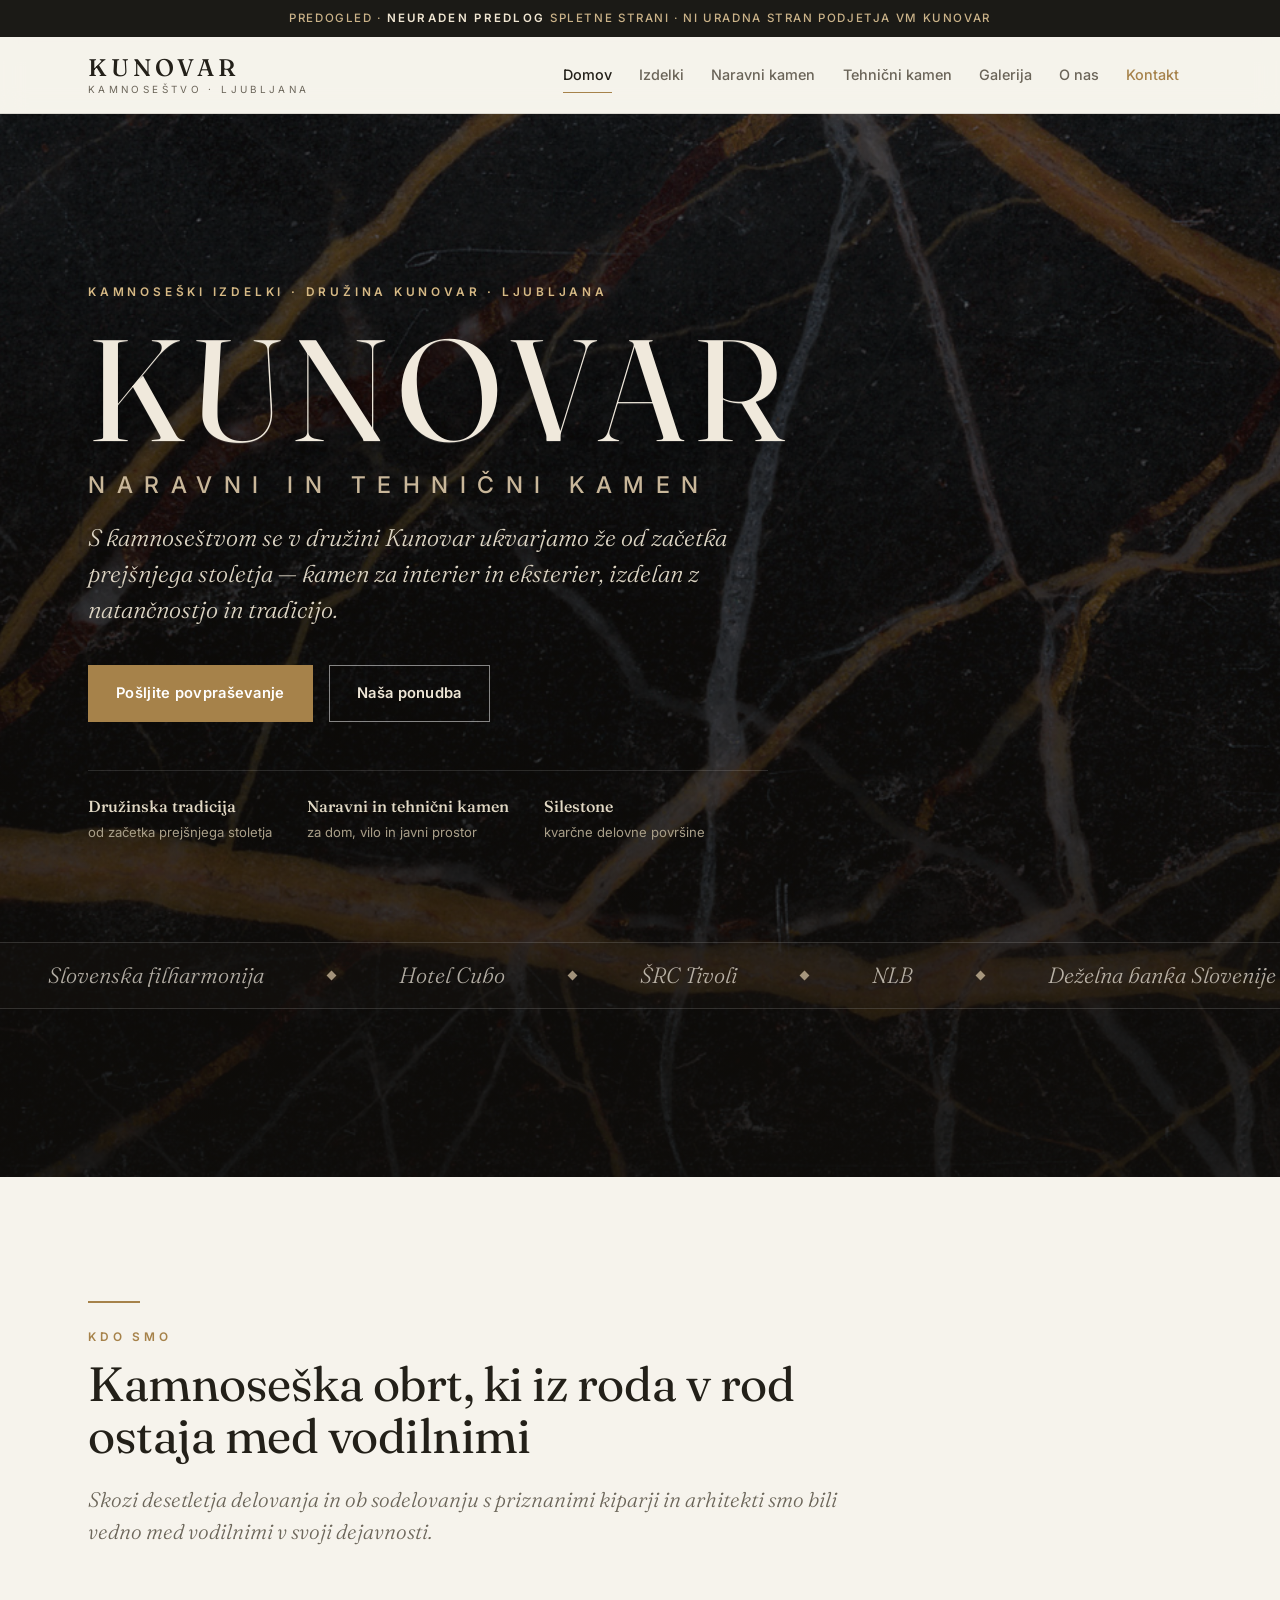
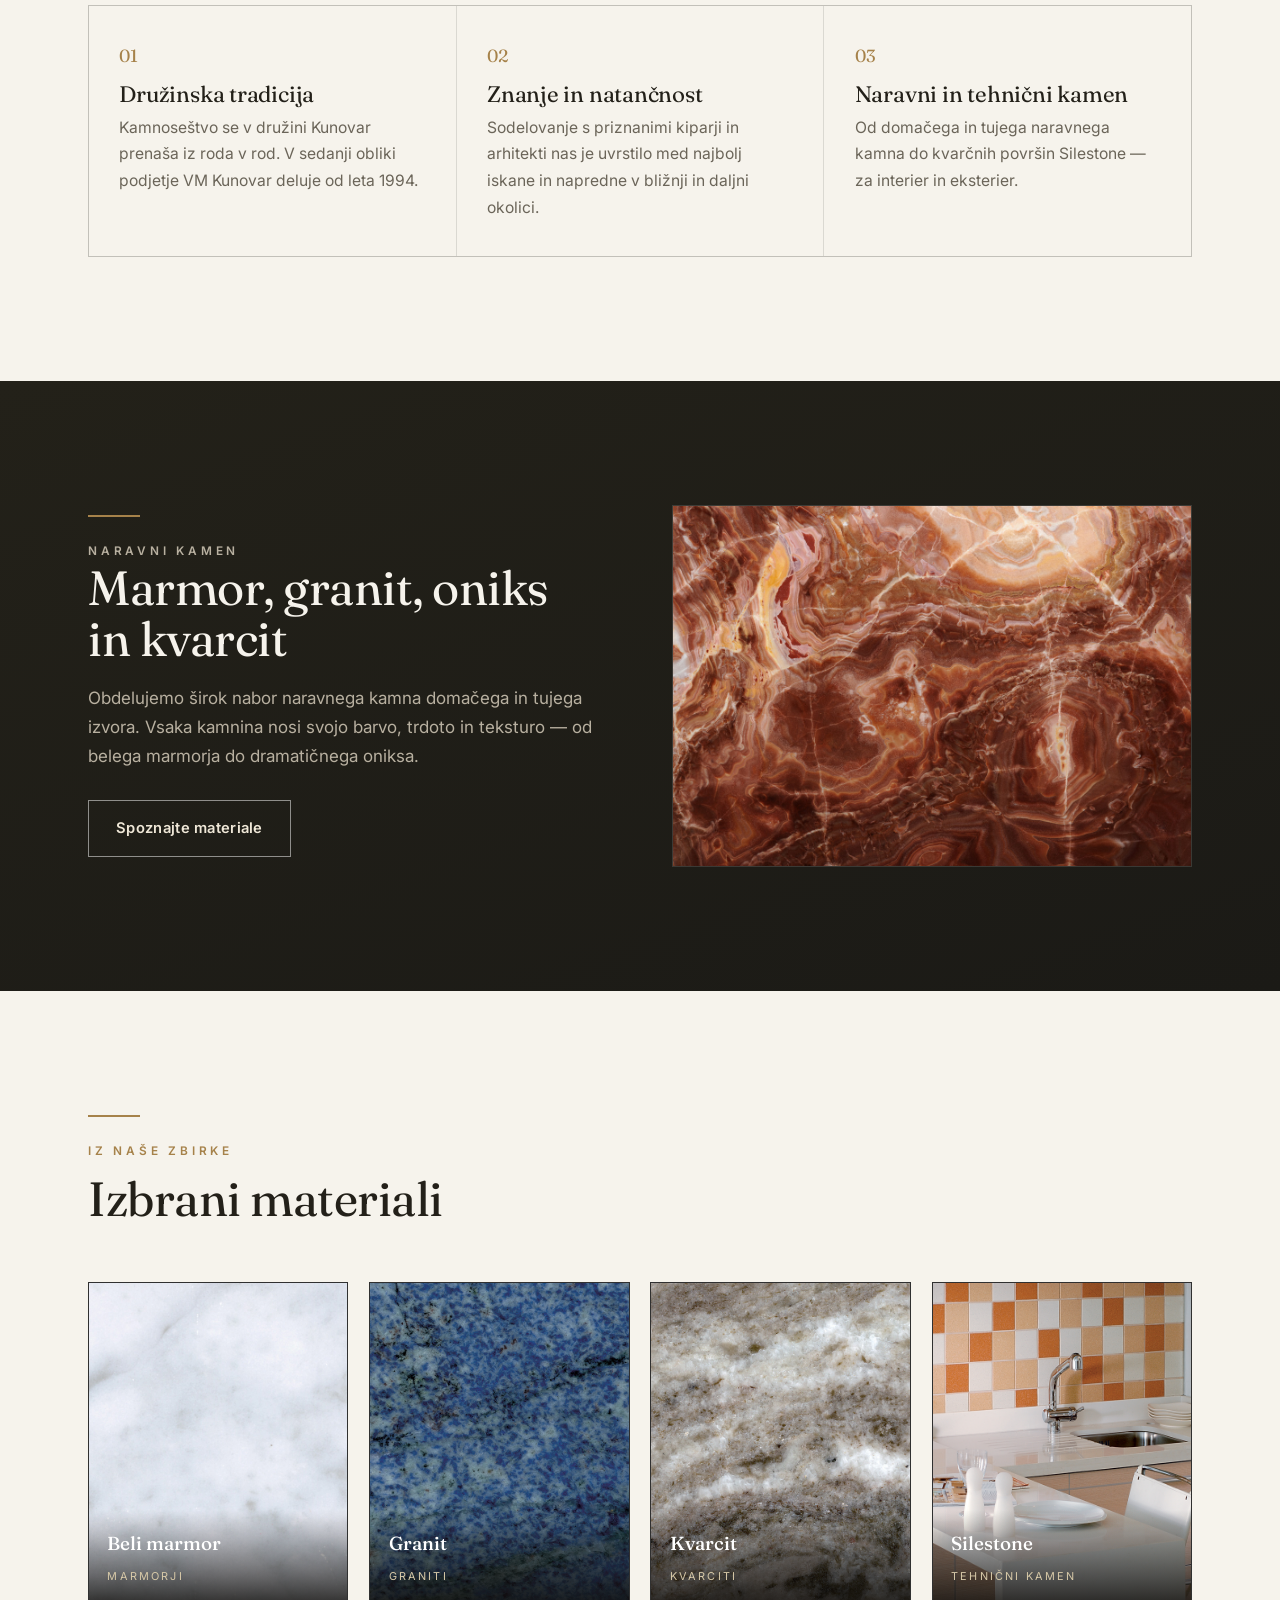
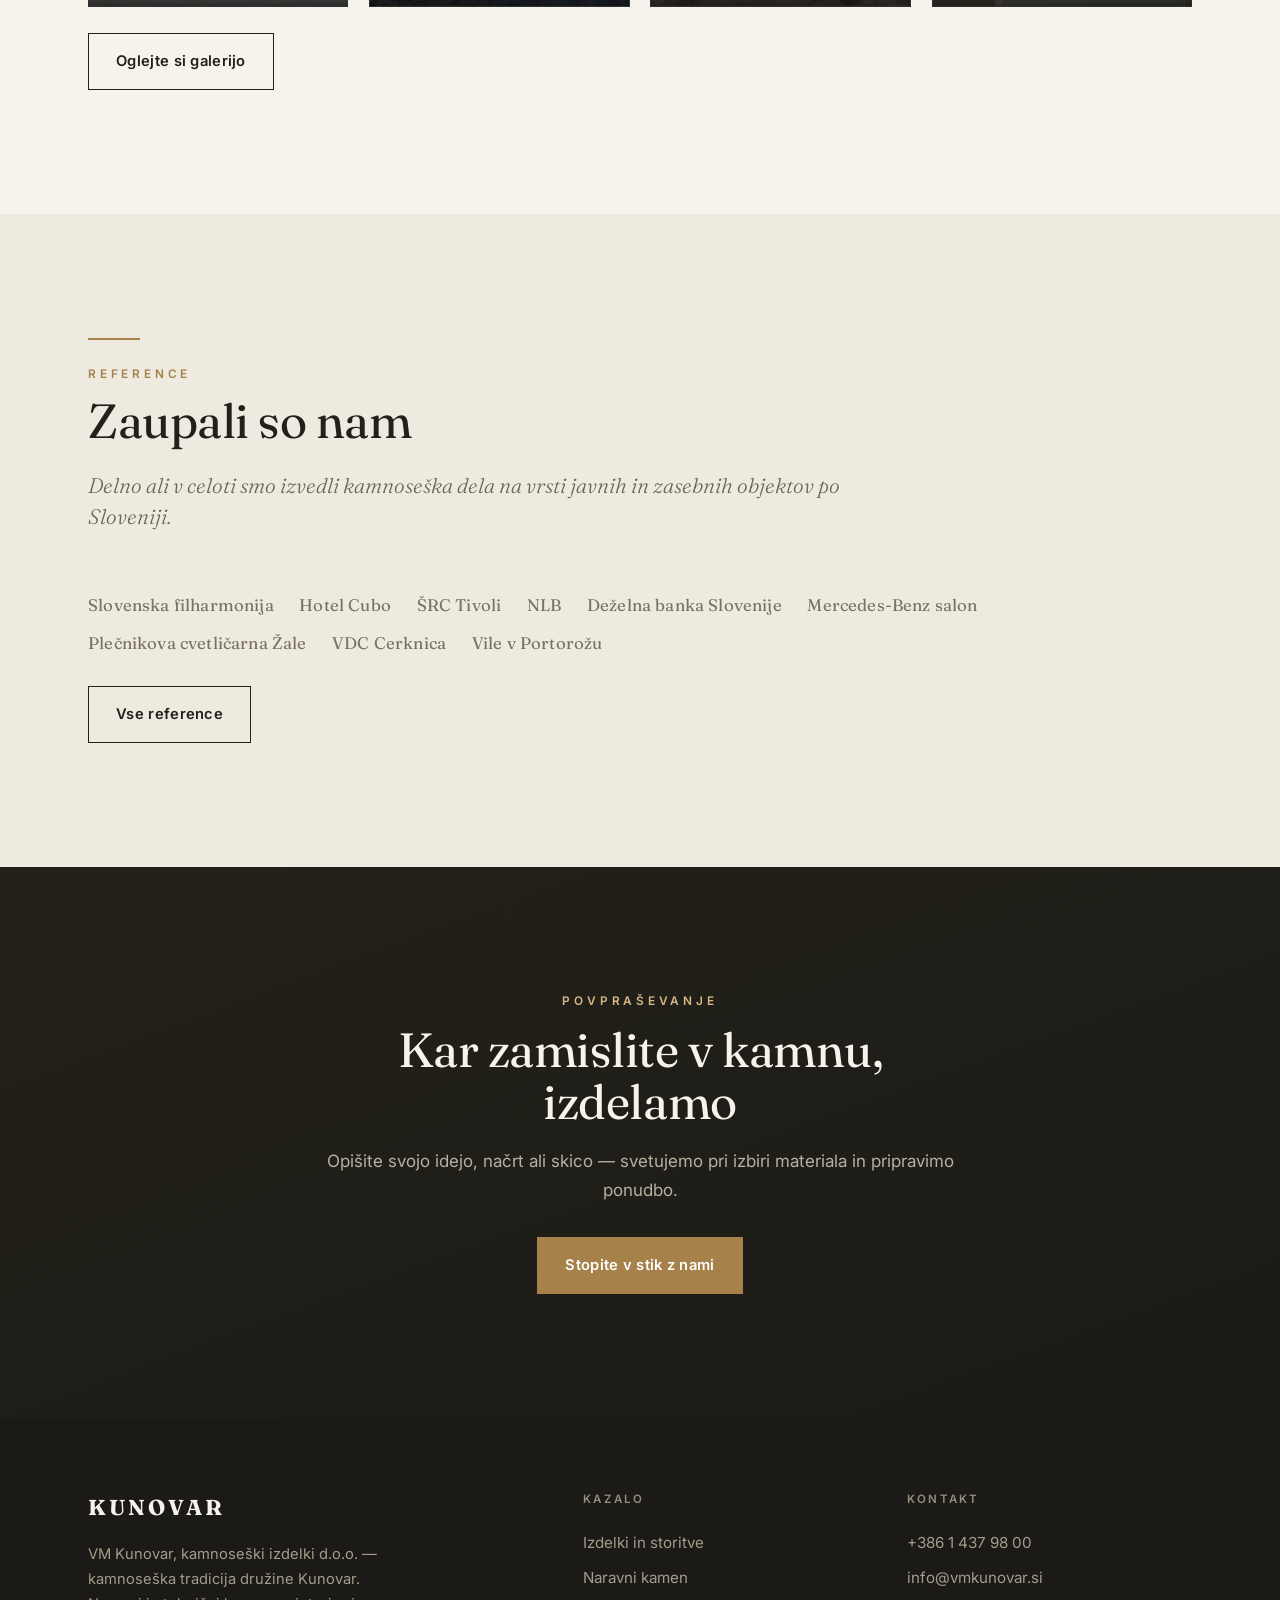
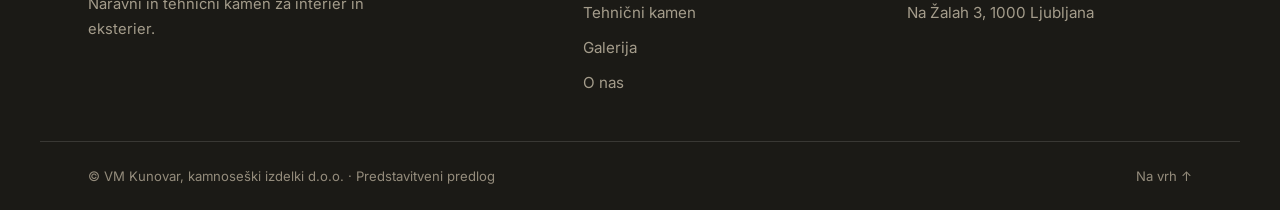
==== index.html @ e431beaa "Add files via upload" ====
<!DOCTYPE html>
<html lang="sl">
<head>
<meta charset="UTF-8">
<meta name="viewport" content="width=device-width, initial-scale=1.0">
<title>VM Kunovar — kamnoseški izdelki | Naravni in tehnični kamen, Ljubljana</title>
<meta name="description" content="Kamnoseštvo družine Kunovar iz Ljubljane. Naravni in tehnični kamen za interier in eksterier: pulti, obloge, stopnice, nagrobniki. Silestone.">
<link rel="preconnect" href="https://fonts.googleapis.com"><link rel="preconnect" href="https://fonts.gstatic.com" crossorigin>
<link href="https://fonts.googleapis.com/css2?family=Fraunces:opsz,wght@9..144,300;9..144,400;9..144,500;9..144,600&family=Inter:wght@400;500;600&display=swap" rel="stylesheet">
<link rel="stylesheet" href="styles.css">
<style>
  .hero-inner{z-index:2}
  .hero-reference-banner{
    position:relative;
    z-index:2;
    width:100vw;
    margin-top:6.2rem;
    margin-left:calc(50% - 50vw);
    overflow:hidden;
    border-block:1px solid rgba(255,255,255,.14);
    background:rgba(27,26,22,.26);
    pointer-events:none;
  }
  .hero-reference-track{
    display:flex;
    width:max-content;
    animation:hero-reference-scroll 34s linear infinite;
  }
  .hero-reference-list{
    display:flex;
    align-items:center;
    gap:clamp(2.2rem,5vw,4.8rem);
    padding:.85rem clamp(1.5rem,4vw,3rem);
    font-family:var(--serif);
    font-size:clamp(1.02rem,1.8vw,1.38rem);
    font-style:italic;
    font-weight:300;
    color:rgba(240,233,220,.72);
    white-space:nowrap;
  }
  .hero-reference-list span{display:inline-flex;align-items:center;gap:clamp(2.2rem,5vw,4.8rem)}
  .hero-reference-list span::after{
    content:"";
    width:7px;
    height:7px;
    flex:0 0 7px;
    background:#c9b79a;
    transform:rotate(45deg);
    opacity:.78;
  }
  @keyframes hero-reference-scroll{
    from{transform:translateX(0)}
    to{transform:translateX(-50%)}
  }
  @media(max-width:620px){
    .hero-reference-banner{margin-top:4.2rem}
    .hero-reference-list{font-size:.98rem;padding-block:.7rem}
  }
  @media(prefers-reduced-motion:reduce){
    .hero-reference-track{animation:none;transform:translateX(0)}
  }
</style>
</head>
<body>

<div class="demo-top">Predogled · <b>Neuraden predlog</b> spletne strani · ni uradna stran podjetja VM Kunovar</div>

<header class="site-header">
  <div class="wrap header-inner">
    <a class="brand" href="index.html"><b>KUNOVAR</b><span>Kamnoseštvo · Ljubljana</span></a>
    <nav class="nav" id="nav">
      <a class="active" href="index.html">Domov</a>
      <a href="izdelki.html">Izdelki</a>
      <a href="naravni-kamen.html">Naravni kamen</a>
      <a href="tehnicni-kamen.html">Tehnični kamen</a>
      <a href="galerija.html">Galerija</a>
      <a href="o-nas.html">O nas</a>
      <a class="nav-cta" href="kontakt.html">Kontakt</a>
    </nav>
    <button class="nav-toggle" id="navToggle" aria-label="Meni" aria-expanded="false" aria-controls="nav"><span></span><span></span><span></span></button>
  </div>
</header>

<main>
  <!-- HERO -->
  <section class="hero">
    <div class="hero-bg" style="background-image:url('images/marmor-blackgold.jpg')"></div>
    <div class="wrap hero-inner">
      <p class="eyebrow reveal">Kamnoseški izdelki · Družina Kunovar · Ljubljana</p>
      <div class="hero-mark reveal">KUNOVAR<small>Naravni in tehnični kamen</small></div>
      <p class="hero-sub reveal">S kamnoseštvom se v družini Kunovar ukvarjamo že od začetka prejšnjega stoletja — kamen za interier in eksterier, izdelan z natančnostjo in tradicijo.</p>
      <div class="hero-actions reveal">
        <a class="btn btn-primary" href="kontakt.html">Pošljite povpraševanje</a>
        <a class="btn btn-line" href="izdelki.html">Naša ponudba</a>
      </div>
      <div class="hero-meta reveal">
        <div><b>Družinska tradicija</b><br>od začetka prejšnjega stoletja</div>
        <div><b>Naravni in tehnični kamen</b><br>za dom, vilo in javni prostor</div>
        <div><b>Silestone</b><br>kvarčne delovne površine</div>
      </div>
      <div class="hero-reference-banner" aria-label="Izbrane reference">
        <div class="hero-reference-track">
          <div class="hero-reference-list">
            <span>Slovenska filharmonija</span>
            <span>Hotel Cubo</span>
            <span>ŠRC Tivoli</span>
            <span>NLB</span>
            <span>Deželna banka Slovenije</span>
            <span>Razstavni salon Mercedes-Benz</span>
            <span>Plečnikova cvetličarna Žale</span>
            <span>Vile v Portorožu</span>
          </div>
          <div class="hero-reference-list" aria-hidden="true">
            <span>Slovenska filharmonija</span>
            <span>Hotel Cubo</span>
            <span>ŠRC Tivoli</span>
            <span>NLB</span>
            <span>Deželna banka Slovenije</span>
            <span>Razstavni salon Mercedes-Benz</span>
            <span>Plečnikova cvetličarna Žale</span>
            <span>Vile v Portorožu</span>
          </div>
        </div>
      </div>
    </div>
  </section>

  <!-- INTRO / VALUES -->
  <section class="band">
    <div class="wrap">
      <div class="sec-head reveal">
        <div class="rule"></div>
        <p class="eyebrow">Kdo smo</p>
        <h2 class="section-title">Kamnoseška obrt, ki iz roda v rod<br>ostaja med vodilnimi</h2>
        <p class="lead" style="margin-top:1.4rem">Skozi desetletja delovanja in ob sodelovanju s priznanimi kiparji in arhitekti smo bili vedno med vodilnimi v svoji dejavnosti.</p>
      </div>
      <div class="values">
        <div class="value reveal"><span class="no">01</span><h3>Družinska tradicija</h3><p>Kamnoseštvo se v družini Kunovar prenaša iz roda v rod. V sedanji obliki podjetje VM Kunovar deluje od leta 1994.</p></div>
        <div class="value reveal"><span class="no">02</span><h3>Znanje in natančnost</h3><p>Sodelovanje s priznanimi kiparji in arhitekti nas je uvrstilo med najbolj iskane in napredne v bližnji in daljni okolici.</p></div>
        <div class="value reveal"><span class="no">03</span><h3>Naravni in tehnični kamen</h3><p>Od domačega in tujega naravnega kamna do kvarčnih površin Silestone — za interier in eksterier.</p></div>
      </div>
    </div>
  </section>

  <!-- FEATURE: naravni kamen -->
  <section class="band band-dark">
    <div class="wrap split">
      <div class="txt reveal">
        <div class="rule"></div>
        <p class="eyebrow">Naravni kamen</p>
        <h2 class="section-title">Marmor, granit, oniks<br>in kvarcit</h2>
        <p style="margin-top:1.2rem">Obdelujemo širok nabor naravnega kamna domačega in tujega izvora. Vsaka kamnina nosi svojo barvo, trdoto in teksturo — od belega marmorja do dramatičnega oniksa.</p>
        <a class="btn btn-line" style="margin-top:1.8rem;color:#efe7d7;border-color:rgba(255,255,255,.5)" href="naravni-kamen.html">Spoznajte materiale</a>
      </div>
      <div class="media reveal" style="overflow:hidden;border:1px solid var(--line-dark)">
        <img src="images/onyx-ametista.jpg" alt="Oniks — naravni kamen" style="width:100%;height:100%;min-height:360px;object-fit:cover">
      </div>
    </div>
  </section>

  <!-- MATERIALS TEASER -->
  <section class="band">
    <div class="wrap">
      <div class="sec-head reveal">
        <div class="rule"></div>
        <p class="eyebrow">Iz naše zbirke</p>
        <h2 class="section-title">Izbrani materiali</h2>
      </div>
      <div class="tile-grid reveal">
        <a class="tile" href="naravni-kamen.html"><img src="images/marmor-carrara.jpg" alt="Beli marmor"><div class="cap"><b>Beli marmor</b><span>Marmorji</span></div></a>
        <a class="tile" href="naravni-kamen.html"><img src="images/granit-azulbahia.jpg" alt="Modri granit"><div class="cap"><b>Granit</b><span>Graniti</span></div></a>
        <a class="tile" href="naravni-kamen.html"><img src="images/kvarcit-fantasybrown.jpg" alt="Kvarcit"><div class="cap"><b>Kvarcit</b><span>Kvarciti</span></div></a>
        <a class="tile" href="tehnicni-kamen.html"><img src="images/silestone-blancozeus.jpg" alt="Silestone"><div class="cap"><b>Silestone</b><span>Tehnični kamen</span></div></a>
      </div>
      <p style="margin-top:1.6rem"><a class="btn btn-line" href="galerija.html">Oglejte si galerijo</a></p>
    </div>
  </section>

  <!-- REFERENCES -->
  <section class="band band-soft">
    <div class="wrap">
      <div class="sec-head reveal" style="max-width:820px">
        <div class="rule"></div>
        <p class="eyebrow">Reference</p>
        <h2 class="section-title">Zaupali so nam</h2>
        <p class="lead" style="margin-top:1.4rem">Delno ali v celoti smo izvedli kamnoseška dela na vrsti javnih in zasebnih objektov po Sloveniji.</p>
      </div>
      <div class="logos reveal">
        <span>Slovenska filharmonija</span><span>Hotel Cubo</span><span>ŠRC Tivoli</span><span>NLB</span><span>Deželna banka Slovenije</span><span>Mercedes-Benz salon</span><span>Plečnikova cvetličarna Žale</span><span>VDC Cerknica</span><span>Vile v Portorožu</span>
      </div>
      <p style="margin-top:1.8rem"><a class="btn btn-line" href="o-nas.html">Vse reference</a></p>
    </div>
  </section>

  <!-- CTA -->
  <section class="band band-dark" style="text-align:center">
    <div class="wrap">
      <div class="reveal" style="max-width:640px;margin-inline:auto">
        <p class="eyebrow" style="color:#d6b985">Povpraševanje</p>
        <h2 class="section-title" style="margin:.8rem 0 1.2rem">Kar zamislite v kamnu,<br>izdelamo</h2>
        <p style="margin-bottom:2rem">Opišite svojo idejo, načrt ali skico — svetujemo pri izbiri materiala in pripravimo ponudbo.</p>
        <a class="btn btn-primary" href="kontakt.html">Stopite v stik z nami</a>
      </div>
    </div>
  </section>
</main>

<footer class="site-footer">
  <div class="wrap footer-grid">
    <div><b class="fbrand">KUNOVAR</b><p>VM Kunovar, kamnoseški izdelki d.o.o. — kamnoseška tradicija družine Kunovar. Naravni in tehnični kamen za interier in eksterier.</p></div>
    <div class="fcol"><h4>Kazalo</h4><a href="izdelki.html">Izdelki in storitve</a><a href="naravni-kamen.html">Naravni kamen</a><a href="tehnicni-kamen.html">Tehnični kamen</a><a href="galerija.html">Galerija</a><a href="o-nas.html">O nas</a></div>
    <div class="fcol"><h4>Kontakt</h4><a href="tel:+38614379800">+386 1 437 98 00</a><a href="mailto:info@vmkunovar.si">info@vmkunovar.si</a><span>Na Žalah 3, 1000 Ljubljana</span></div>
  </div>
  <div class="wrap footer-bottom"><span>© VM Kunovar, kamnoseški izdelki d.o.o. · Predstavitveni predlog</span><a href="index.html">Na vrh ↑</a></div>
</footer>

<script>
(function(){
  var t=document.getElementById('navToggle'),n=document.getElementById('nav');
  if(t){t.addEventListener('click',function(){var o=n.classList.toggle('open');t.setAttribute('aria-expanded',o?'true':'false');});n.addEventListener('click',function(e){if(e.target.closest('a')){n.classList.remove('open');t.setAttribute('aria-expanded','false');}});}
  var els=document.querySelectorAll('.reveal');
  if(!('IntersectionObserver'in window)||matchMedia('(prefers-reduced-motion: reduce)').matches){els.forEach(function(e){e.classList.add('vis');});}
  else{var io=new IntersectionObserver(function(en){en.forEach(function(x){if(x.isIntersecting){x.target.classList.add('vis');io.unobserve(x.target);}});},{threshold:.12,rootMargin:'0px 0px -8% 0px'});els.forEach(function(e){io.observe(e);});}
  var f=document.getElementById('form');
  if(f){f.addEventListener('submit',function(e){e.preventDefault();var note=document.getElementById('note');note.textContent='To je predstavitvena stran — obrazec ni aktiven in ne pošilja podatkov.';});}
})();
</script>
</body>
</html>
---- styles.css ----
/* ===================================================================
   VM Kunovar — demo (neuraden predlog) · shared styles
   Multi-page. Stone-atelier direction: marble-white + graphite + brass.
   =================================================================== */
:root{
  --marble-50:#F6F3EC; --marble-100:#EFEAE0; --marble-200:#E3DBCC; --travertine:#D8CDB8;
  --graphite-900:#1B1A16; --graphite-800:#242219; --graphite-700:#332F26;
  --ink:#232019; --muted:#6B6559; --muted-2:#948C7C;
  --brass:#A6824A; --brass-2:#8C6C38;
  --line:rgba(35,32,25,.13); --line-dark:rgba(255,255,255,.13);
  --serif:'Fraunces', Georgia, 'Times New Roman', serif;
  --sans:'Inter', system-ui, -apple-system, 'Segoe UI', Roboto, sans-serif;
  --wrap:1200px;
}
*{box-sizing:border-box;margin:0;padding:0}
html{scroll-behavior:smooth}
body{background:var(--marble-50);color:var(--ink);font-family:var(--sans);font-size:17px;line-height:1.7;-webkit-font-smoothing:antialiased;overflow-x:hidden}
a{color:inherit;text-decoration:none}
img,svg{display:block;max-width:100%}
::selection{background:var(--brass);color:#fff}
.wrap{width:100%;max-width:var(--wrap);margin-inline:auto;padding-inline:clamp(22px,5vw,48px)}

.eyebrow{font-family:var(--sans);font-size:.74rem;letter-spacing:.32em;text-transform:uppercase;color:var(--brass);font-weight:600}
h1,h2,h3{font-family:var(--serif);font-weight:400;letter-spacing:-.01em;line-height:1.08}
.section-title{font-size:clamp(2rem,4vw,3rem)}
.lead{font-size:clamp(1.1rem,1.7vw,1.32rem);color:var(--muted);font-family:var(--serif);font-style:italic;font-weight:300;line-height:1.5}
.rule{width:52px;height:2px;background:var(--brass);margin-bottom:1.5rem}
.sec-head{max-width:760px;margin-bottom:clamp(2.4rem,5vw,3.6rem)}
.sec-head .section-title{margin:.7rem 0 0}

.btn{display:inline-flex;align-items:center;gap:.6rem;padding:.95rem 1.7rem;font-family:var(--sans);font-weight:600;font-size:.92rem;letter-spacing:.02em;border:1px solid transparent;cursor:pointer;transition:.22s ease}
.btn-primary{background:var(--brass);color:#fff;border-color:var(--brass)}
.btn-primary:hover{background:var(--brass-2);border-color:var(--brass-2)}
.btn-line{background:transparent;border-color:currentColor;color:inherit}
.btn-line:hover{background:var(--ink);color:var(--marble-50);border-color:var(--ink)}

/* ===== DEMO BANNERS ===== */
.demo-top{background:var(--graphite-900);color:#cbb389;font-size:.72rem;letter-spacing:.14em;text-transform:uppercase;text-align:center;padding:.55rem 1rem;font-weight:500}
.demo-top b{color:#f0e6d2;font-weight:600;letter-spacing:.2em}
.demo-bottom{background:#141310;color:#8f887a;border-top:1px solid var(--line-dark)}
.demo-bottom .wrap{padding-block:2rem}
.demo-bottom h4{font-family:var(--sans);font-size:.72rem;letter-spacing:.22em;text-transform:uppercase;color:#c9a86e;font-weight:600;margin-bottom:.7rem}
.demo-bottom p{font-size:.9rem;line-height:1.65;max-width:80ch}
.demo-bottom p a{color:#c9a86e;border-bottom:1px solid rgba(201,168,110,.4)}
.demo-bottom .sig{margin-top:.9rem;font-size:.78rem;letter-spacing:.06em;color:#6f695c}

/* ===== HEADER ===== */
.site-header{position:sticky;top:0;z-index:60;background:rgba(246,243,236,.9);backdrop-filter:blur(12px);border-bottom:1px solid var(--line)}
.header-inner{display:flex;align-items:center;justify-content:space-between;height:76px;gap:1.5rem}
.brand{display:flex;flex-direction:column;line-height:1}
.brand b{font-family:var(--serif);font-size:1.5rem;font-weight:500;letter-spacing:.16em}
.brand span{font-family:var(--sans);font-size:.62rem;letter-spacing:.34em;text-transform:uppercase;color:var(--muted);margin-top:5px}
.nav{display:flex;align-items:center;gap:.1rem}
.nav a{font-size:.9rem;font-weight:500;color:var(--muted);padding:.5rem .8rem;transition:color .18s;position:relative}
.nav a:hover{color:var(--ink)}
.nav a.active{color:var(--ink)}
.nav a.active::after{content:"";position:absolute;left:.8rem;right:.8rem;bottom:.15rem;height:1.5px;background:var(--brass)}
.nav .nav-cta{color:var(--brass)}
.nav-toggle{display:none;flex-direction:column;gap:5px;background:none;border:0;padding:8px;cursor:pointer}
.nav-toggle span{width:24px;height:1.5px;background:var(--ink);transition:.25s}
.nav-toggle[aria-expanded="true"] span:nth-child(1){transform:translateY(6.5px) rotate(45deg)}
.nav-toggle[aria-expanded="true"] span:nth-child(2){opacity:0}
.nav-toggle[aria-expanded="true"] span:nth-child(3){transform:translateY(-6.5px) rotate(-45deg)}

/* ===== HERO (home) ===== */
.hero{position:relative;color:var(--marble-100);overflow:hidden;background:var(--graphite-900)}
.hero-bg{position:absolute;inset:0;z-index:0;background-size:cover;background-position:center;transform:scale(1.04)}
.hero::after{content:"";position:absolute;inset:0;z-index:1;background:linear-gradient(180deg,rgba(16,14,11,.62),rgba(16,14,11,.72) 55%,rgba(16,14,11,.85))}
.hero-inner{position:relative;z-index:2;padding-block:clamp(90px,15vw,168px)}
.hero .eyebrow{color:#d6b985}
.hero-mark{margin:1.4rem 0 1.5rem;font-family:var(--serif);font-weight:400;letter-spacing:.06em;font-size:clamp(3.4rem,12vw,9rem);line-height:.9;color:#f0e9dc;text-shadow:0 2px 24px rgba(0,0,0,.5),0 1px 0 rgba(255,255,255,.12)}
.hero-mark small{display:block;font-size:.16em;letter-spacing:.5em;color:#c9b79a;margin-top:1.3rem;text-transform:uppercase;font-family:var(--sans);font-weight:500;text-shadow:none}
.hero-sub{max-width:46ch;font-family:var(--serif);font-style:italic;font-weight:300;font-size:clamp(1.15rem,2.1vw,1.5rem);color:#ddd5c4;line-height:1.5}
.hero-actions{display:flex;gap:1rem;flex-wrap:wrap;margin-top:2.3rem}
.hero .btn-line{color:#efe7d7;border-color:rgba(255,255,255,.5)}
.hero .btn-line:hover{background:var(--marble-50);color:var(--graphite-900);border-color:var(--marble-50)}
.hero-meta{margin-top:3rem;display:flex;gap:2.2rem;flex-wrap:wrap;font-size:.82rem;color:#a99f89;border-top:1px solid var(--line-dark);padding-top:1.4rem;max-width:680px}
.hero-meta b{color:#e2d9c5;font-weight:500;font-family:var(--serif);font-size:1rem}
.hero-refs{margin-top:2.2rem;max-width:720px}
.hero-refs .lbl{font-size:.7rem;letter-spacing:.28em;text-transform:uppercase;color:#b39b6f;font-weight:600}
.hero-refs .names{margin-top:.7rem;font-family:var(--serif);font-style:italic;font-weight:300;color:#d8cfbd;font-size:1.05rem;line-height:1.65}

/* references (social proof) */
.refs{display:grid;grid-template-columns:1fr 1fr;gap:clamp(2rem,5vw,4rem)}
.refs h3{font-size:1.5rem;margin-bottom:.4rem}
.refs .cat{font-size:.72rem;letter-spacing:.22em;text-transform:uppercase;color:var(--brass);font-weight:600;margin-bottom:1.3rem}
.ref-list{list-style:none;columns:1}
.ref-list.two{columns:2;column-gap:2.4rem}
.ref-list li{padding:.6rem 0;border-bottom:1px solid var(--line-dark);font-size:.98rem;break-inside:avoid;color:var(--marble-100)}
.ref-list li em{display:block;font-style:normal;font-size:.8rem;color:#9a927f;margin-top:.15rem;letter-spacing:.02em}
.logos{display:flex;flex-wrap:wrap;gap:.6rem 1.6rem;align-items:center;margin-top:1rem}
.logos span{font-family:var(--serif);font-size:1.05rem;color:var(--muted);letter-spacing:.01em;opacity:.9}
.band-dark .logos span{color:#c9bfa9}

/* ===== PAGE HERO (subpages) ===== */
.page-hero{position:relative;color:var(--marble-100);overflow:hidden;background:var(--graphite-800)}
.page-hero .hero-bg{transform:scale(1.06)}
.page-hero::after{content:"";position:absolute;inset:0;z-index:1;background:linear-gradient(180deg,rgba(18,16,12,.55),rgba(18,16,12,.78))}
.page-hero .inner{position:relative;z-index:2;padding-block:clamp(66px,10vw,120px)}
.page-hero h1{font-size:clamp(2.2rem,5vw,3.6rem);color:#f2ebdd;margin-top:.7rem}
.page-hero .rule{background:var(--brass)}
.page-hero .eyebrow{color:#d6b985}
.page-hero p{color:#d8cfbd;max-width:52ch;margin-top:1.1rem;font-family:var(--serif);font-style:italic;font-weight:300;font-size:1.2rem}

/* ===== SECTIONS ===== */
.band{padding-block:clamp(70px,10vw,124px)}
.band-dark{background:linear-gradient(160deg,#232119,var(--graphite-900));color:var(--marble-100)}
.band-dark .section-title,.band-dark h3{color:var(--marble-50)}
.band-dark .lead,.band-dark p{color:#b8b0a0}
.band-soft{background:var(--marble-100)}

/* values / cards */
.values{display:grid;grid-template-columns:repeat(3,1fr);gap:1px;background:var(--line);border:1px solid var(--line);margin-top:1rem}
.value{background:var(--marble-50);padding:2.2rem 1.9rem}
.band-dark .values{background:var(--line-dark);border-color:var(--line-dark)}
.band-dark .value{background:#221f18}
.value .no{font-family:var(--serif);font-size:1.1rem;color:var(--brass)}
.value h3{font-size:1.4rem;margin:.7rem 0 .5rem}
.value p{color:var(--muted);font-size:.98rem}
.band-dark .value p{color:#a9a08d}

/* product block */
.prod-block{display:grid;grid-template-columns:1fr 1.25fr;gap:clamp(2rem,5vw,4.5rem);align-items:start}
.prod-block+.prod-block{margin-top:clamp(3rem,6vw,5.5rem);padding-top:clamp(3rem,6vw,5.5rem);border-top:1px solid var(--line-dark)}
.prod-intro .tag{display:inline-block;font-size:.72rem;letter-spacing:.24em;text-transform:uppercase;color:var(--brass);margin-bottom:1rem;font-weight:600}
.prod-intro h3{font-size:clamp(1.7rem,2.6vw,2.2rem)}
.prod-intro p{margin-top:1.1rem}
.prod-list{display:grid;grid-template-columns:1fr 1fr;gap:0}
.prod-list li{list-style:none;display:flex;align-items:center;gap:.85rem;padding:.95rem .2rem;border-bottom:1px solid var(--line-dark);font-size:1.02rem}
.prod-list li::before{content:"";width:9px;height:9px;flex-shrink:0;background:var(--brass);transform:rotate(45deg);opacity:.85}
.mono-note{font-size:.9rem;color:var(--muted-2);margin-top:1.4rem}

/* material tiles — real photos */
.tile-grid{display:grid;grid-template-columns:repeat(4,1fr);gap:1.3rem;margin-top:1rem}
.tile-grid.cols3{grid-template-columns:repeat(3,1fr)}
.tile{position:relative;overflow:hidden;border:1px solid var(--line-dark);background:#111}
.tile img{width:100%;aspect-ratio:4/5;object-fit:cover;transition:transform .6s ease}
.tile:hover img{transform:scale(1.05)}
.tile .cap{position:absolute;left:0;right:0;bottom:0;padding:1.1rem 1.15rem;background:linear-gradient(180deg,rgba(15,13,10,0),rgba(15,13,10,.86));color:#fff}
.tile .cap b{font-family:var(--serif);font-size:1.18rem;font-weight:500;display:block}
.tile .cap span{font-size:.68rem;letter-spacing:.2em;text-transform:uppercase;color:#d7c9a8}
.tile.tall img{aspect-ratio:3/4}

/* CSS stone swatches (kept for some sections) */
.swatch-grid{display:grid;grid-template-columns:repeat(4,1fr);gap:1.3rem;margin-top:1rem}
.swatch{position:relative;border:1px solid var(--line-dark);overflow:hidden}
.swatch .stone{aspect-ratio:4/5;box-shadow:inset 0 0 40px rgba(0,0,0,.18)}
.swatch .cap{position:absolute;left:0;right:0;bottom:0;padding:1rem 1.1rem;background:linear-gradient(180deg,rgba(20,18,14,0),rgba(20,18,14,.82));color:#fff}
.swatch .cap b{font-family:var(--serif);font-size:1.12rem;font-weight:500;display:block}
.swatch .cap span{font-size:.66rem;letter-spacing:.2em;text-transform:uppercase;color:#d7c9a8}
.stone.marble-white{background:linear-gradient(116deg,transparent 0 43%,rgba(120,120,118,.30) 43% 44%,transparent 44%),linear-gradient(72deg,transparent 0 58%,rgba(140,138,132,.20) 58% 59.2%,transparent 59.2%),linear-gradient(150deg,#efece5,#e4ded2)}
.stone.marble-grey{background:linear-gradient(120deg,transparent 0 40%,rgba(70,68,64,.40) 40% 41.4%,transparent 41.4%),linear-gradient(160deg,#c3bfb6,#a9a49a)}
.stone.granite{background-color:#2b2925;background-image:radial-gradient(rgba(255,255,255,.13) .6px,transparent 1.2px),radial-gradient(rgba(205,180,140,.14) .6px,transparent 1.2px);background-size:6px 6px,9px 9px;background-position:0 0,3px 4px}
.stone.quartz{background-color:#d9cfb9;background-image:radial-gradient(rgba(255,255,255,.55) .6px,transparent 1.1px),radial-gradient(rgba(120,108,86,.16) .5px,transparent 1px);background-size:4px 4px,7px 7px}

/* geology cards */
.geo-grid{display:grid;grid-template-columns:repeat(3,1fr);gap:1.3rem;margin-top:2.4rem}
.geo{border:1px solid var(--line);padding:2rem 1.8rem;background:var(--marble-50)}
.geo .k{font-family:var(--serif);color:var(--brass);font-size:1rem;letter-spacing:.14em;text-transform:uppercase}
.geo h3{font-size:1.5rem;margin:.7rem 0 .6rem}
.geo p{font-size:.96rem;color:var(--muted)}

/* silestone feature */
.sil{display:grid;grid-template-columns:1.05fr .95fr;gap:clamp(2rem,5vw,4rem);align-items:center}
.sil-badges{display:flex;flex-wrap:wrap;gap:.7rem;margin-top:1.8rem}
.sil-badges span{font-size:.8rem;letter-spacing:.06em;padding:.5rem .95rem;border:1px solid var(--line-dark);color:#c6bda9}
.sil-visual{position:relative;overflow:hidden;border:1px solid var(--line-dark)}
.sil-visual img{width:100%;aspect-ratio:5/4;object-fit:cover}

/* split feature (image + text) */
.split{display:grid;grid-template-columns:1fr 1fr;gap:clamp(2rem,5vw,4.5rem);align-items:center}
.split .media{overflow:hidden;border:1px solid var(--line)}
.split .media img{width:100%;height:100%;min-height:340px;object-fit:cover}
.split.rev .txt{order:2}

/* about / history */
.about{display:grid;grid-template-columns:.9fr 1.1fr;gap:clamp(2rem,5vw,4.5rem)}
.about-copy p{margin-top:1.2rem;color:#b8b0a0}
.about-copy p:first-child{margin-top:0}
.lineage{border-left:2px solid var(--brass);padding-left:1.6rem;display:flex;flex-direction:column;gap:1.15rem}
.lineage .step b{font-family:var(--serif);color:var(--marble-50);font-size:1.15rem;font-weight:500}
.lineage .step span{display:block;font-size:.92rem;color:#a49c8b;margin-top:.2rem}
.lineage .yr{font-family:var(--serif);color:var(--brass);font-size:.9rem;letter-spacing:.1em}

/* contact */
.contact-grid{display:grid;grid-template-columns:1fr 1fr;gap:clamp(2rem,5vw,4rem)}
.contact-details{display:flex;flex-direction:column;gap:1.4rem;margin-top:.5rem}
.cd{display:flex;gap:1rem;align-items:flex-start}
.cd .ic{width:42px;height:42px;flex-shrink:0;border:1px solid var(--line);display:grid;place-items:center;color:var(--brass)}
.cd .t{font-size:.72rem;letter-spacing:.2em;text-transform:uppercase;color:var(--muted-2)}
.cd .v{font-size:1.08rem;color:var(--ink)}
.masked{color:var(--muted-2);font-style:italic}
.form{border:1px solid var(--line);padding:clamp(1.7rem,3vw,2.4rem);background:var(--marble-100)}
.field{display:flex;flex-direction:column;gap:.4rem;margin-bottom:1.1rem}
.field label{font-size:.74rem;letter-spacing:.16em;text-transform:uppercase;color:var(--muted)}
.field input,.field textarea{width:100%;background:var(--marble-50);border:1px solid var(--line);padding:.85rem .95rem;font-family:inherit;font-size:1rem;color:var(--ink)}
.field input:focus,.field textarea:focus{outline:none;border-color:var(--brass)}
.field textarea{resize:vertical}
.form-note{font-size:.9rem;margin-top:.8rem;min-height:1.1em;color:var(--muted)}

/* footer */
.site-footer{background:var(--graphite-900);color:#a49c8b;padding-top:clamp(3rem,6vw,4.5rem)}
.footer-grid{display:grid;grid-template-columns:1.6fr 1fr 1fr;gap:2.4rem;padding-bottom:2.6rem}
.footer-grid b.fbrand{font-family:var(--serif);font-size:1.35rem;letter-spacing:.14em;color:var(--marble-50);display:block;margin-bottom:.9rem}
.footer-grid p{font-size:.92rem;max-width:36ch}
.fcol h4{font-size:.72rem;letter-spacing:.2em;text-transform:uppercase;color:var(--muted-2);margin-bottom:1rem;font-weight:600}
.fcol a,.fcol span{display:block;color:#a49c8b;font-size:.95rem;padding:.28rem 0}
.fcol a:hover{color:var(--brass)}
.footer-bottom{border-top:1px solid var(--line-dark);padding-block:1.4rem;font-size:.82rem;color:var(--muted-2);display:flex;justify-content:space-between;gap:1rem;flex-wrap:wrap}

/* reveal */
.reveal{opacity:0;transform:translateY(22px);transition:opacity .8s ease,transform .8s ease}
.reveal.vis{opacity:1;transform:none}

@media(max-width:940px){
  .values,.geo-grid{grid-template-columns:1fr}
  .prod-block,.sil,.about,.contact-grid,.split{grid-template-columns:1fr}
  .split.rev .txt{order:0}
  .tile-grid,.tile-grid.cols3,.swatch-grid{grid-template-columns:repeat(2,1fr)}
  .footer-grid{grid-template-columns:1fr 1fr}
}
@media(max-width:620px){
  .nav{position:absolute;top:100%;left:0;right:0;flex-direction:column;align-items:stretch;background:var(--marble-50);border-bottom:1px solid var(--line);box-shadow:0 20px 40px -20px rgba(0,0,0,.35);padding:.4rem 1.2rem 1rem;transform:translateY(-8px);opacity:0;pointer-events:none;transition:.24s ease}
  .nav.open{transform:none;opacity:1;pointer-events:auto}
  .nav a{padding:.9rem .3rem;border-bottom:1px solid var(--line)}
  .nav a.active::after{display:none}
  .nav-toggle{display:flex}
  .prod-list{grid-template-columns:1fr}
  .tile-grid,.tile-grid.cols3,.swatch-grid{grid-template-columns:1fr 1fr}
  .footer-grid{grid-template-columns:1fr}
}
:focus-visible{outline:2px solid var(--brass);outline-offset:3px}
@media(prefers-reduced-motion:reduce){*{scroll-behavior:auto!important}.reveal{opacity:1;transform:none;transition:none}}
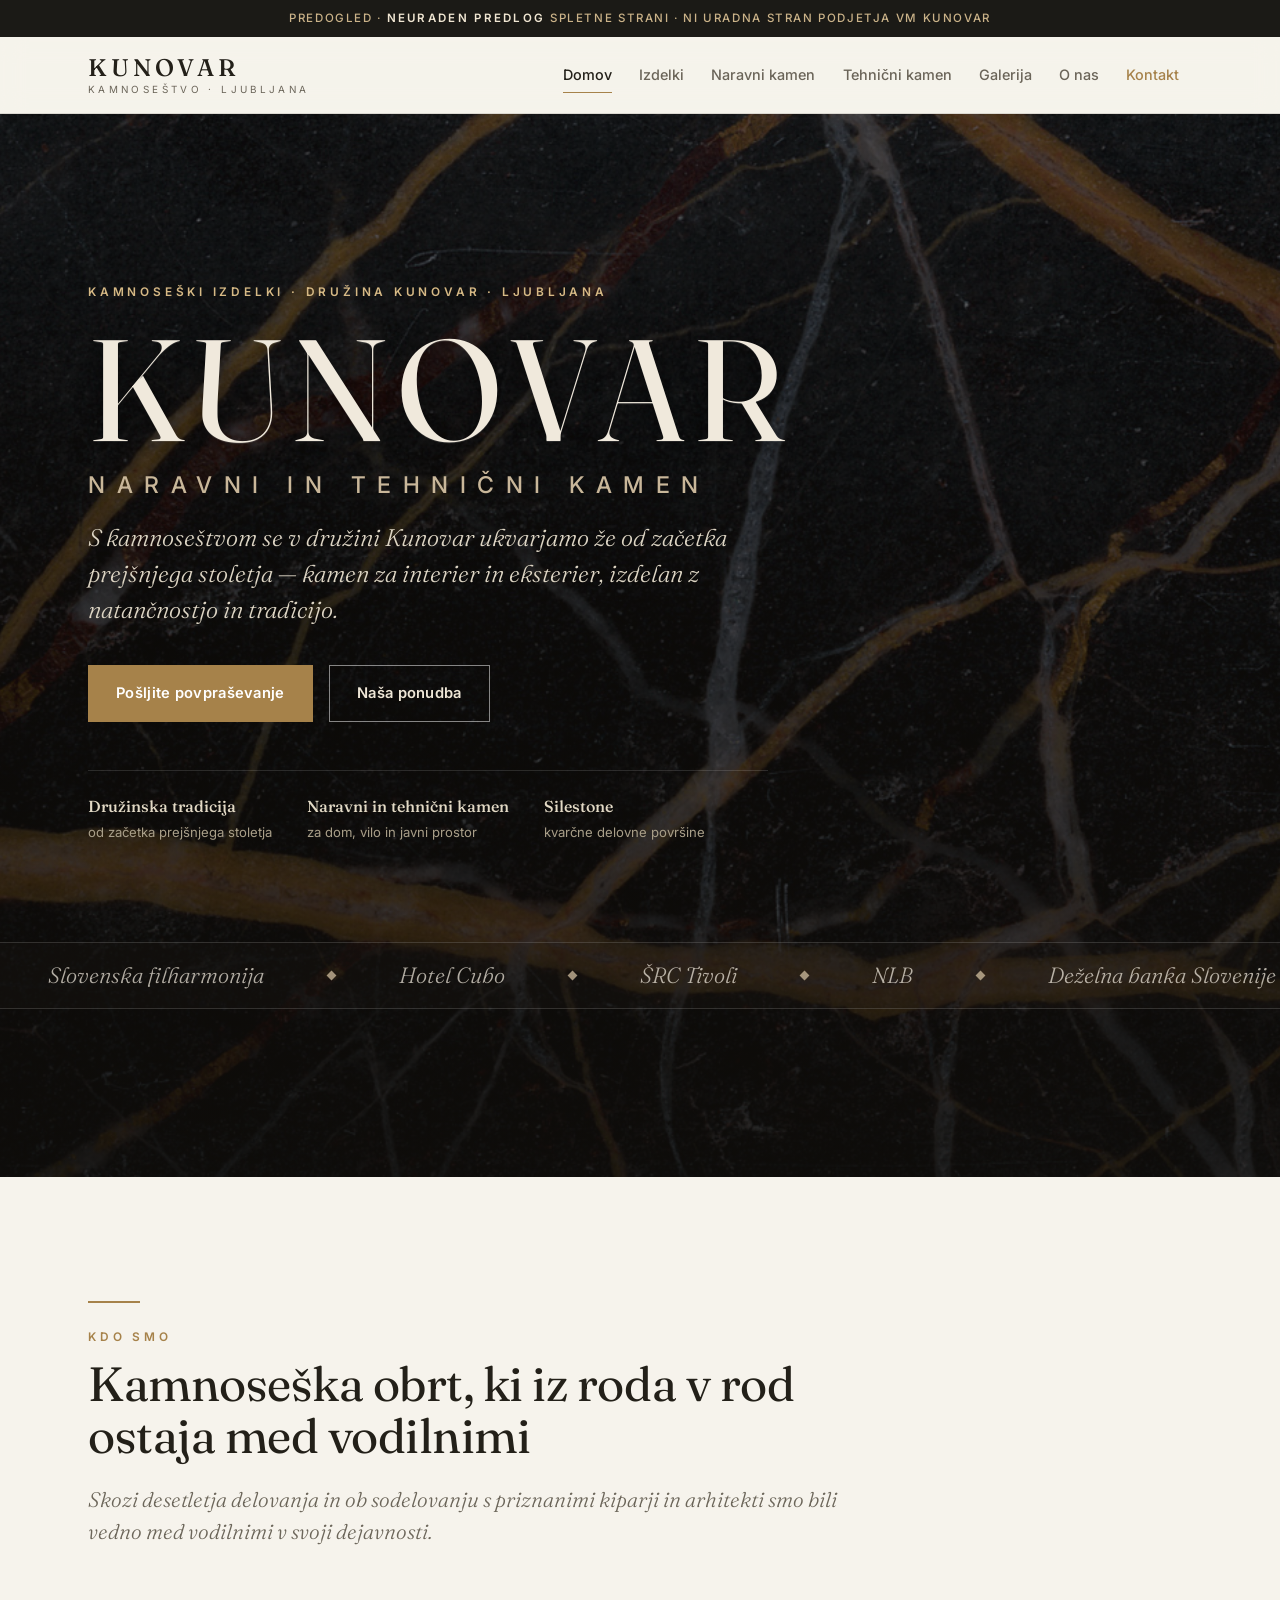
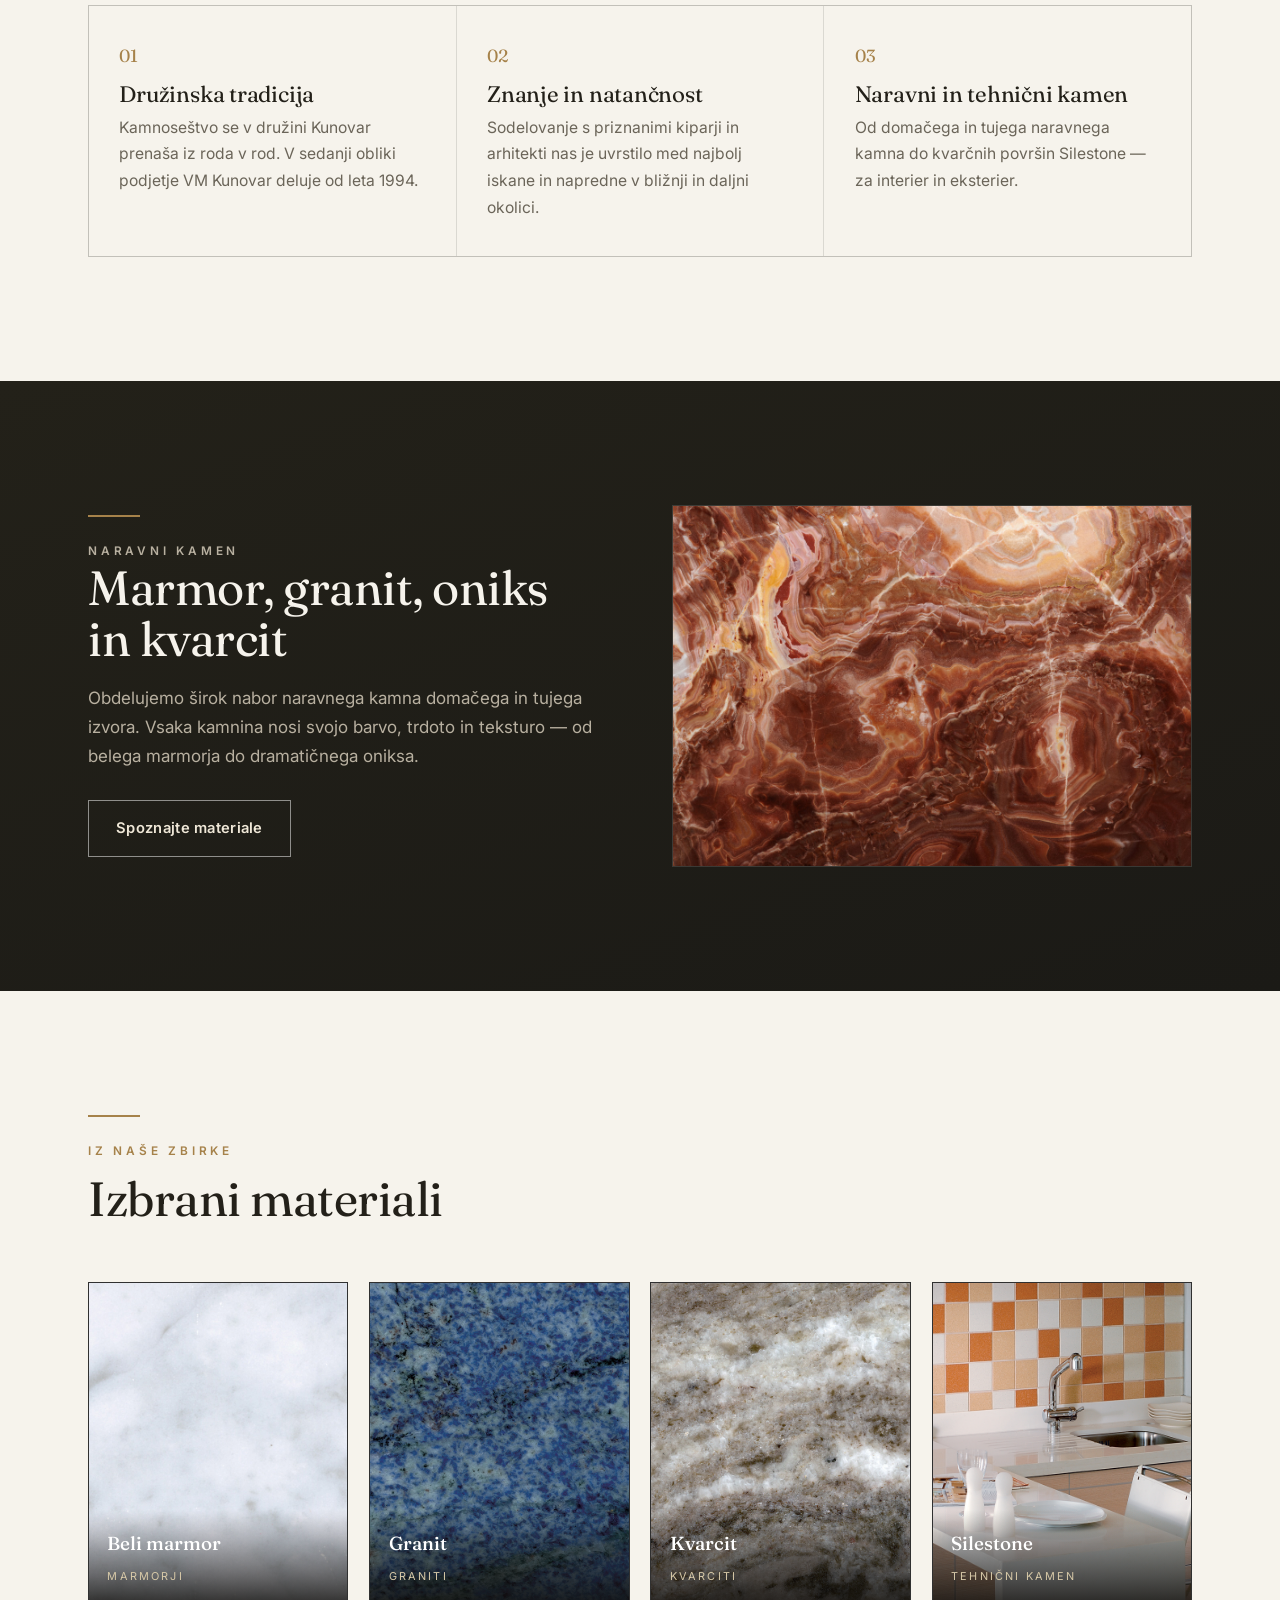
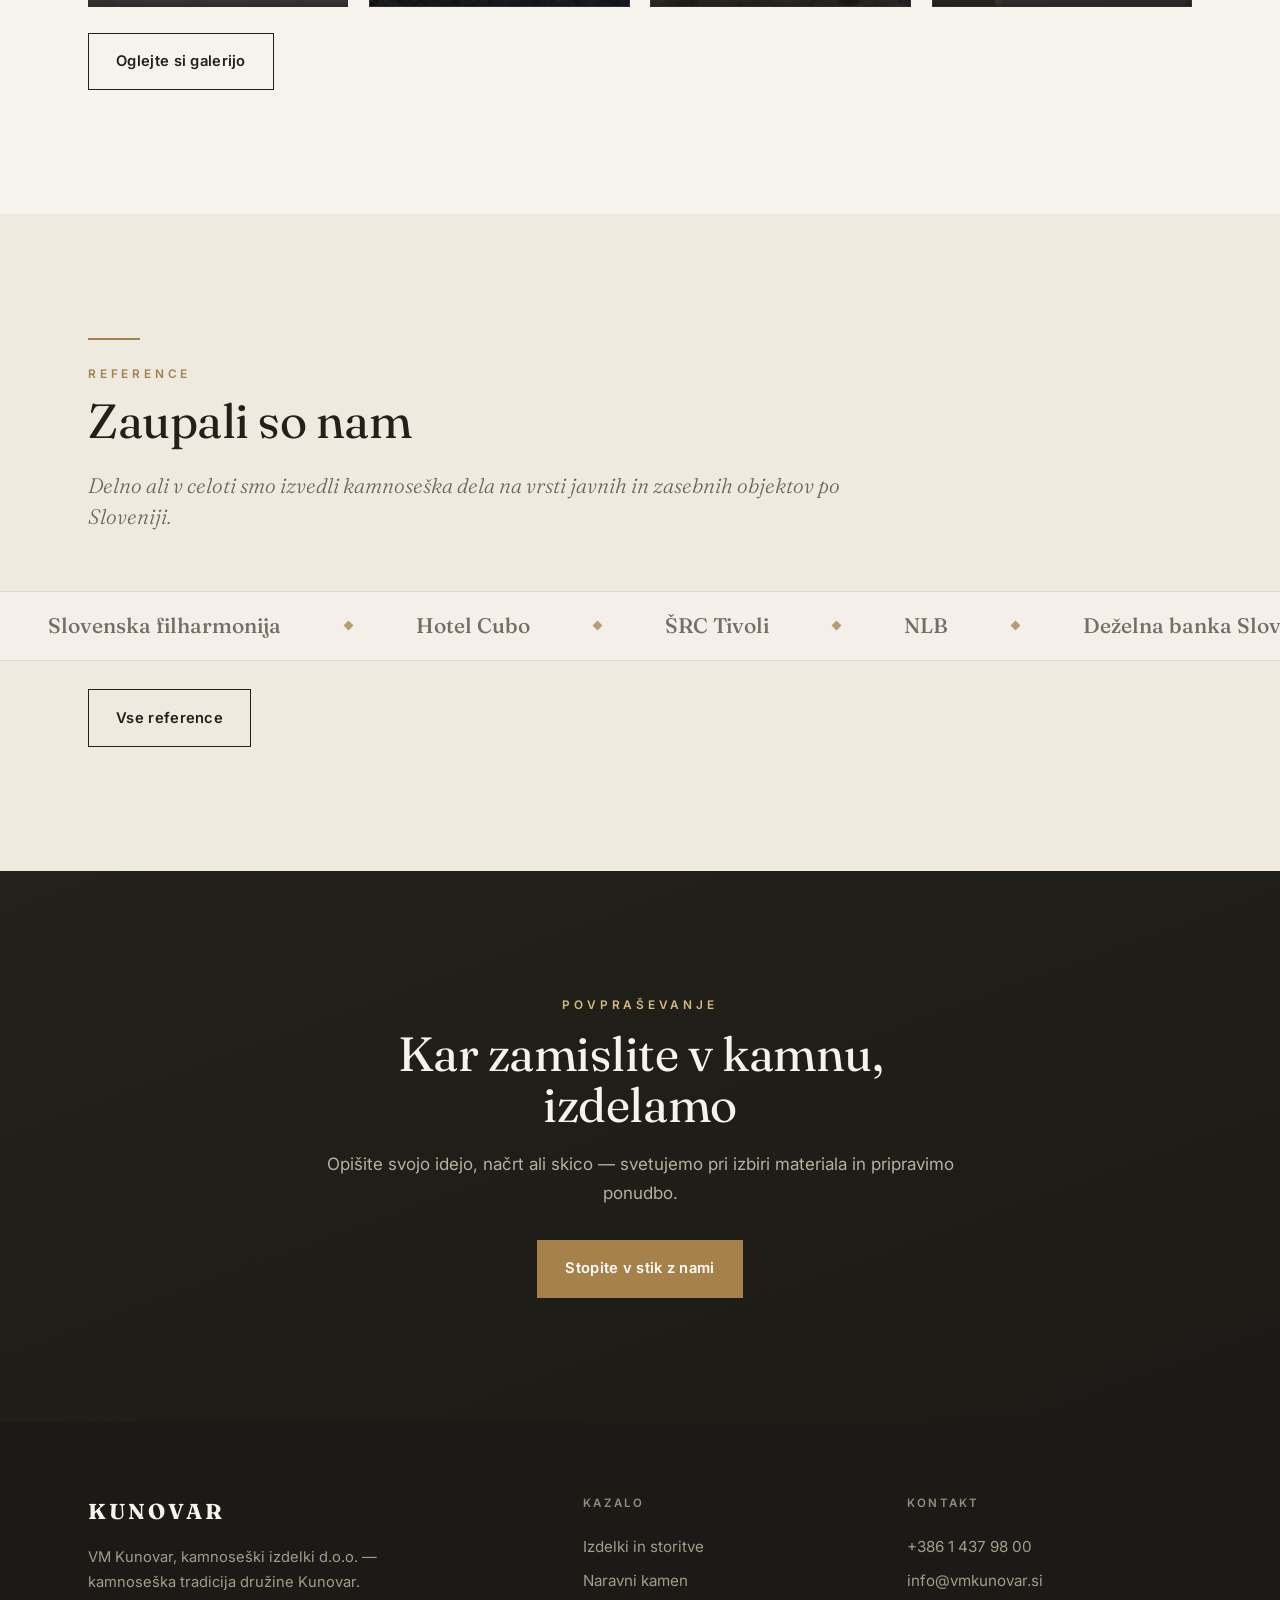
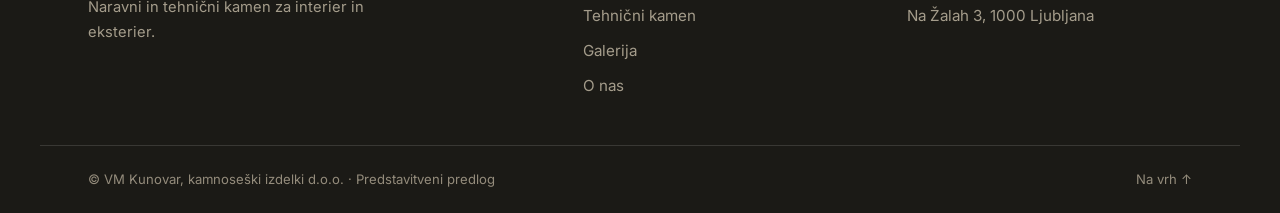
==== commit 84d773e8: "Add files via upload" ====
--- a/index.html
+++ b/index.html
@@ -48,6 +48,39 @@
     transform:rotate(45deg);
     opacity:.78;
   }
+  .section-reference-banner{
+    width:100vw;
+    margin-left:calc(50% - 50vw);
+    overflow:hidden;
+    border-block:1px solid rgba(35,32,25,.12);
+    background:rgba(255,255,255,.28);
+  }
+  .section-reference-track{
+    display:flex;
+    width:max-content;
+    animation:hero-reference-scroll 34s linear infinite;
+  }
+  .section-reference-list{
+    display:flex;
+    align-items:center;
+    gap:clamp(2.2rem,5vw,4.8rem);
+    padding:1rem clamp(1.5rem,4vw,3rem);
+    font-family:var(--serif);
+    font-size:clamp(1.08rem,1.65vw,1.36rem);
+    font-weight:500;
+    color:rgba(35,32,25,.62);
+    white-space:nowrap;
+  }
+  .section-reference-list span{display:inline-flex;align-items:center;gap:clamp(2.2rem,5vw,4.8rem)}
+  .section-reference-list span::after{
+    content:"";
+    width:7px;
+    height:7px;
+    flex:0 0 7px;
+    background:var(--brass);
+    transform:rotate(45deg);
+    opacity:.75;
+  }
   @keyframes hero-reference-scroll{
     from{transform:translateX(0)}
     to{transform:translateX(-50%)}
@@ -55,9 +88,10 @@
   @media(max-width:620px){
     .hero-reference-banner{margin-top:4.2rem}
     .hero-reference-list{font-size:.98rem;padding-block:.7rem}
+    .section-reference-list{font-size:1rem;padding-block:.8rem}
   }
   @media(prefers-reduced-motion:reduce){
-    .hero-reference-track{animation:none;transform:translateX(0)}
+    .hero-reference-track,.section-reference-track{animation:none;transform:translateX(0)}
   }
 </style>
 </head>
@@ -185,8 +219,31 @@
         <h2 class="section-title">Zaupali so nam</h2>
         <p class="lead" style="margin-top:1.4rem">Delno ali v celoti smo izvedli kamnoseška dela na vrsti javnih in zasebnih objektov po Sloveniji.</p>
       </div>
-      <div class="logos reveal">
-        <span>Slovenska filharmonija</span><span>Hotel Cubo</span><span>ŠRC Tivoli</span><span>NLB</span><span>Deželna banka Slovenije</span><span>Mercedes-Benz salon</span><span>Plečnikova cvetličarna Žale</span><span>VDC Cerknica</span><span>Vile v Portorožu</span>
+      <div class="section-reference-banner reveal" aria-label="Reference">
+        <div class="section-reference-track">
+          <div class="section-reference-list">
+            <span>Slovenska filharmonija</span>
+            <span>Hotel Cubo</span>
+            <span>ŠRC Tivoli</span>
+            <span>NLB</span>
+            <span>Deželna banka Slovenije</span>
+            <span>Mercedes-Benz salon</span>
+            <span>Plečnikova cvetličarna Žale</span>
+            <span>VDC Cerknica</span>
+            <span>Vile v Portorožu</span>
+          </div>
+          <div class="section-reference-list" aria-hidden="true">
+            <span>Slovenska filharmonija</span>
+            <span>Hotel Cubo</span>
+            <span>ŠRC Tivoli</span>
+            <span>NLB</span>
+            <span>Deželna banka Slovenije</span>
+            <span>Mercedes-Benz salon</span>
+            <span>Plečnikova cvetličarna Žale</span>
+            <span>VDC Cerknica</span>
+            <span>Vile v Portorožu</span>
+          </div>
+        </div>
       </div>
       <p style="margin-top:1.8rem"><a class="btn btn-line" href="o-nas.html">Vse reference</a></p>
     </div>
